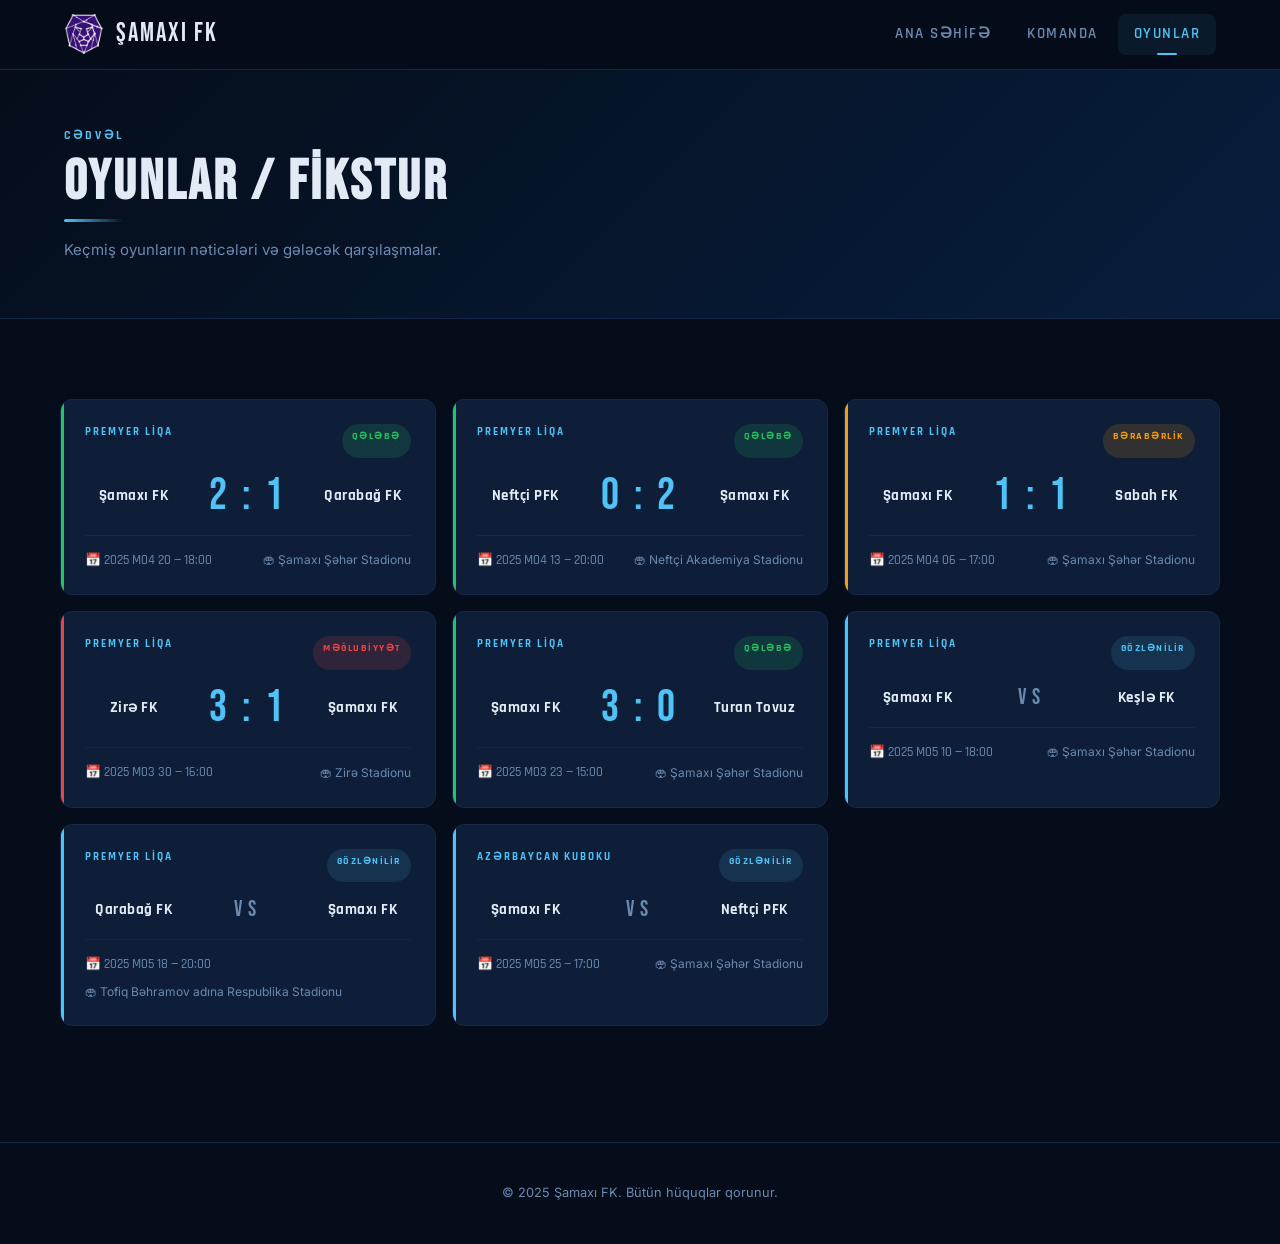
==== matches.html @ 73904af3 "first commit" ====
<!DOCTYPE html>
<html lang="az">
<head>
  <meta charset="UTF-8">
  <meta name="viewport" content="width=device-width, initial-scale=1.0">
  <title>Oyunlar</title>
  <link rel="stylesheet" href="css/style.css">
  <link rel="icon" type="image/png" href="favicon.png">
</head>
<body data-page="matches">

  <!-- ── Naviqasiya ── -->
  <nav class="navbar">
    <div class="container">
      <a class="navbar-brand" href="index.html">
        <img src="favicon.png" style="height: 40px;" alt="">
        Şamaxı FK
      </a>
      <button class="navbar-toggler" id="navToggler" aria-label="Menyu">
        <span></span><span></span><span></span>
      </button>
      <div class="navbar-collapse" id="navMenu">
        <ul class="navbar-nav">
          <li class="nav-item"><a class="nav-link" href="index.html">Ana Səhifə</a></li>
          <li class="nav-item"><a class="nav-link" href="team.html">Komanda</a></li>
          <li class="nav-item"><a class="nav-link active" href="matches.html">Oyunlar</a></li>
          
        </ul>
      </div>
    </div>
  </nav>

  <!-- ── Başlıq ── -->
  <section class="section-pad-sm page-section" style="background: linear-gradient(135deg, #050d1a, #071e3d); border-bottom: 1px solid var(--clr-border);">
    <div class="container">
      <div class="section-label">Cədvəl</div>
      <h1 class="section-title">OYUNLAR / FİKSTUR</h1>
      <div class="section-divider"></div>
      <p class="text-muted-c" style="max-width:500px">Keçmiş oyunların nəticələri və gələcək qarşılaşmalar.</p>

      
    </div>
  </section>

  <!-- ── Oyunlar Siyahısı ── -->
  <section class="section-pad page-section">
    <div class="container">
      <div class="row g-3" id="matches-grid">
        <div class="col-12 text-center py-5">
          <div class="loading-spinner mx-auto"></div>
        </div>
      </div>
    </div>
  </section>

  <!-- ── Footer ── -->
  
   <div style="padding: 40px;" class="footer-bottom">
        © 2025 Şamaxı FK. Bütün hüquqlar qorunur.
      </div>
 

  <script src="js/main.js"></script>
</body>
</html>
---- css/style.css ----
/* ============================================================
   Şamaxı FK — Ana Stil Faylı (Təmizlənmiş)
   ============================================================ */

@import url('https://fonts.googleapis.com/css2?family=Bebas+Neue&family=Rajdhani:wght@400;500;600;700&family=Inter:wght@300;400;500&display=swap');

/* ── Rəng Dəyişənləri ── */
:root {
  --clr-bg:         #050d1a;
  --clr-surface:    #0a1628;
  --clr-card:       #0e1e38;
  --clr-border:     #162847;
  --clr-accent:     #4fc3f7;
  --clr-accent2:    #0288d1;
  --clr-gold:       #f0b429;
  --clr-text:       #e2eaf5;
  --clr-muted:      #6b8ab0;
  --clr-win:        #22c55e;
  --clr-loss:       #ef4444;
  --clr-draw:       #f59e0b;
  --font-display:   'Bebas Neue', sans-serif;
  --font-heading:   'Rajdhani', sans-serif;
  --font-body:      'Inter', sans-serif;
  --radius:         12px;
  --radius-sm:      8px;
  --shadow:         0 8px 32px rgba(0,0,0,0.5);
  --shadow-accent:  0 0 24px rgba(79,195,247,0.2);
  --transition:     all 0.3s cubic-bezier(0.4,0,0.2,1);
  --container-max:  1200px;
  --container-pad:  24px;
}

/* ── Reset & Əsas ── */
*, *::before, *::after {
  box-sizing: border-box;
  margin: 0;
  padding: 0;
}

html { scroll-behavior: smooth; }

body {
  background-color: var(--clr-bg);
  color: var(--clr-text);
  font-family: var(--font-body);
  font-size: 15px;
  line-height: 1.6;
  overflow-x: hidden;
}

/* ── Grid Sistemi ── */
.container {
  width: 100%;
  max-width: var(--container-max);
  margin-left: auto;
  margin-right: auto;
  padding-left: var(--container-pad);
  padding-right: var(--container-pad);
}

.row {
  display: flex;
  flex-wrap: wrap;
  margin-left: -12px;
  margin-right: -12px;
}

.row > [class*="col"] {
  padding-left: 12px;
  padding-right: 12px;
  width: 100%;
}

/* gap variantları */
.row.g-3 { gap: 0; row-gap: 16px; }
.row.g-3 > [class*="col"] { padding-left: 8px; padding-right: 8px; }
.row.g-4 { row-gap: 24px; }
.row.g-4 > [class*="col"] { padding-left: 12px; padding-right: 12px; }
.row.gy-4 { row-gap: 24px; }
.row.gy-5 { row-gap: 32px; }

/* Sütunlar */
.col-12  { flex: 0 0 100%; max-width: 100%; }
.col-6   { flex: 0 0 50%; max-width: 50%; }
.col-4   { flex: 0 0 33.333%; max-width: 33.333%; }

@media (min-width: 576px) {
  .col-sm-6  { flex: 0 0 50%; max-width: 50%; }
}

@media (min-width: 768px) {
  .col-md-4  { flex: 0 0 33.333%; max-width: 33.333%; }
  .col-md-6  { flex: 0 0 50%; max-width: 50%; }
}

@media (min-width: 992px) {
  .col-lg-2  { flex: 0 0 16.666%; max-width: 16.666%; }
  .col-lg-3  { flex: 0 0 25%; max-width: 25%; }
  .col-lg-4  { flex: 0 0 33.333%; max-width: 33.333%; }
  .col-lg-5  { flex: 0 0 41.666%; max-width: 41.666%; }
  .col-lg-6  { flex: 0 0 50%; max-width: 50%; }
  .col-lg-7  { flex: 0 0 58.333%; max-width: 58.333%; }
  .ms-lg-auto { margin-left: auto; }
}

@media (min-width: 1200px) {
  .col-xl-4 { flex: 0 0 33.333%; max-width: 33.333%; }
}

/* ── Flexbox Yardımçıları ── */
.d-flex         { display: flex; }
.flex-wrap      { flex-wrap: wrap; }
.align-items-center  { align-items: center; }
.justify-content-between { justify-content: space-between; }
.justify-content-center  { justify-content: center; }
.gap-3 { gap: 16px; }
.gap-4 { gap: 24px; }
.ms-auto { margin-left: auto; }
.mx-auto { margin-left: auto; margin-right: auto; }

/* ── Boşluq Yardımçıları ── */
.mb-2 { margin-bottom: 8px; }
.mb-3 { margin-bottom: 16px; }
.mb-4 { margin-bottom: 24px; }
.mb-5 { margin-bottom: 32px; }
.mt-2 { margin-top: 8px; }
.mt-3 { margin-top: 16px; }
.mt-4 { margin-top: 24px; }
.p-4  { padding: 24px; }
.py-5 { padding-top: 32px; padding-bottom: 32px; }
.h-100 { height: 100%; }

/* ── Mətn Yardımçıları ── */
.text-center   { text-align: center; }
.text-muted-c  { color: var(--clr-muted) !important; }

/* ── Fon Yardımçıları ── */
.bg-surface { background-color: var(--clr-surface) !important; }

/* ── Mövqe ── */
.position-relative { position: relative; }

/* ── Naviqasiya ── */
.navbar {
  background: rgba(5,13,26,0.95) !important;
  backdrop-filter: blur(16px);
  border-bottom: 1px solid var(--clr-border);
  padding: 14px 0;
  position: sticky;
  top: 0;
  z-index: 1000;
  transition: var(--transition);
}

.navbar .container {
  display: flex;
  align-items: center;
  justify-content: space-between;
}

.navbar-brand {
  display: flex;
  align-items: center;
  gap: 12px;
  font-family: var(--font-display);
  font-size: 1.6rem;
  letter-spacing: 2px;
  color: var(--clr-text) !important;
  text-decoration: none;
}

.navbar-nav {
  display: flex;
  align-items: center;
  gap: 4px;
  list-style: none;
}

.navbar-nav .nav-link {
  font-family: var(--font-heading);
  font-weight: 600;
  font-size: 0.95rem;
  letter-spacing: 1.5px;
  text-transform: uppercase;
  color: var(--clr-muted);
  padding: 8px 16px;
  border-radius: var(--radius-sm);
  transition: var(--transition);
  position: relative;
  text-decoration: none;
  display: block;
}

.navbar-nav .nav-link:hover,
.navbar-nav .nav-link.active {
  color: var(--clr-accent);
  background: rgba(79,195,247,0.08);
}

.navbar-nav .nav-link.active::after {
  content: '';
  position: absolute;
  bottom: 0;
  left: 50%;
  transform: translateX(-50%);
  width: 20px;
  height: 2px;
  background: var(--clr-accent);
  border-radius: 2px;
}

/* Hamburger menyu */
.navbar-toggler {
  display: none;
  flex-direction: column;
  gap: 5px;
  background: transparent;
  border: 1px solid var(--clr-border);
  border-radius: var(--radius-sm);
  padding: 8px 10px;
  cursor: pointer;
}

.navbar-toggler span {
  display: block;
  width: 22px;
  height: 2px;
  background: rgba(79,195,247,0.85);
  border-radius: 2px;
  transition: var(--transition);
}

.navbar-collapse {
  display: flex;
  align-items: center;
}

/* ── Səhifə Yükləmə Animasiyaları ── */
.page-section {
  opacity: 0;
  transform: translateY(24px);
  animation: fadeUp 0.6s ease forwards;
}
.page-section:nth-child(1) { animation-delay: 0.05s; }
.page-section:nth-child(2) { animation-delay: 0.15s; }
.page-section:nth-child(3) { animation-delay: 0.25s; }
.page-section:nth-child(4) { animation-delay: 0.35s; }

@keyframes fadeUp {
  to { opacity: 1; transform: translateY(0); }
}

/* ── Qahraman Bölmə ── */
.hero {
  position: relative;
  min-height: 92vh;
  display: flex;
  align-items: center;
  overflow: hidden;
  background: linear-gradient(135deg, #050d1a 0%, #071527 40%, #091e35 100%);
}

.hero-bg-grid {
  position: absolute;
  inset: 0;
  background-image:
    linear-gradient(rgba(79,195,247,0.04) 1px, transparent 1px),
    linear-gradient(90deg, rgba(79,195,247,0.04) 1px, transparent 1px);
  background-size: 60px 60px;
  mask-image: radial-gradient(ellipse at 50% 50%, black 30%, transparent 75%);
}



@keyframes pulse-glow {
  0%, 100% { opacity: 0.6; transform: translate(-50%,-50%) scale(1); }
  50% { opacity: 1; transform: translate(-50%,-50%) scale(1.1); }
}

.hero-badge {
  display: inline-flex;
  align-items: center;
  gap: 8px;
  background: rgba(79,195,247,0.1);
  border: 1px solid rgba(79,195,247,0.25);
  color: var(--clr-accent);
  font-family: var(--font-heading);
  font-size: 0.8rem;
  font-weight: 600;
  letter-spacing: 2px;
  text-transform: uppercase;
  padding: 6px 16px;
  border-radius: 100px;
  margin-bottom: 24px;
}

.hero-badge .dot {
  width: 6px;
  height: 6px;
  background: var(--clr-accent);
  border-radius: 50%;
  animation: blink 1.5s ease-in-out infinite;
}

@keyframes blink {
  0%, 100% { opacity: 1; }
  50% { opacity: 0.2; }
}

.hero-title {
  font-family: var(--font-display);
  font-size: clamp(3.5rem, 10vw, 9rem);
  line-height: 0.9;
  letter-spacing: 4px;
  color: #fff;
  text-shadow: 0 0 60px rgba(79,195,247,0.2);
}

.hero-title span {
  display: block;
  -webkit-text-stroke: 1px rgba(79,195,247,0.4);
  color: transparent;
  font-size: clamp(2.5rem, 7vw, 6.5rem);
}

.hero-subtitle {
  font-family: var(--font-heading);
  font-size: 1.15rem;
  font-weight: 400;
  color: var(--clr-muted);
  letter-spacing: 1px;
  max-width: 520px;
  margin: 20px 0 36px;
  line-height: 1.7;
}

.hero-stats {
  display: flex;
  gap: 40px;
  flex-wrap: wrap;
}

.hero-stat {
  text-align: center;
}

.hero-stat-num {
  font-family: var(--font-display);
  font-size: 2.8rem;
  color: var(--clr-accent);
  line-height: 1;
  letter-spacing: 2px;
}

.hero-stat-label {
  font-family: var(--font-heading);
  font-size: 0.75rem;
  color: var(--clr-muted);
  letter-spacing: 1.5px;
  text-transform: uppercase;
  margin-top: 4px;
}

.hero-emblem {
  position: relative;
  display: flex;
  justify-content: center;
  align-items: center;
}

.emblem-ring {
  width: min(380px, 80vw);
  height: min(380px, 80vw);
  border-radius: 50%;
  border: 1px solid rgba(79,195,247,0.15);
  display: flex;
  align-items: center;
  justify-content: center;
  position: relative;
}

.emblem-ring::before {
  content: '';
  position: absolute;
  inset: 12px;
  border-radius: 50%;
  border: 1px dashed rgba(79,195,247,0.1);
}

/* ── Düymələr ── */
.btn-primary-custom {
  font-family: var(--font-heading);
  font-weight: 700;
  font-size: 0.9rem;
  letter-spacing: 2px;
  text-transform: uppercase;
  color: #fff;
  background: linear-gradient(135deg, var(--clr-accent2), var(--clr-accent));
  border: none;
  padding: 14px 36px;
  border-radius: var(--radius-sm);
  cursor: pointer;
  transition: var(--transition);
  text-decoration: none;
  display: inline-flex;
  align-items: center;
  gap: 8px;
  box-shadow: 0 4px 20px rgba(79,195,247,0.3);
}

.btn-primary-custom:hover {
  transform: translateY(-2px);
  box-shadow: 0 8px 30px rgba(79,195,247,0.4);
  color: #fff;
}

.btn-outline-custom {
  font-family: var(--font-heading);
  font-weight: 600;
  font-size: 0.9rem;
  letter-spacing: 2px;
  text-transform: uppercase;
  color: var(--clr-accent);
  background: transparent;
  border: 1px solid rgba(79,195,247,0.35);
  padding: 13px 32px;
  border-radius: var(--radius-sm);
  cursor: pointer;
  transition: var(--transition);
  text-decoration: none;
  display: inline-flex;
  align-items: center;
  gap: 8px;
}

.btn-outline-custom:hover {
  background: rgba(79,195,247,0.08);
  border-color: var(--clr-accent);
  color: var(--clr-accent);
  transform: translateY(-2px);
}

/* ── Bölmə Başlıqları ── */
.section-label {
  font-family: var(--font-heading);
  font-size: 0.75rem;
  font-weight: 700;
  letter-spacing: 3px;
  text-transform: uppercase;
  color: var(--clr-accent);
  margin-bottom: 10px;
}

.section-title {
  font-family: var(--font-display);
  font-size: clamp(2rem, 5vw, 3.5rem);
  letter-spacing: 3px;
  color: var(--clr-text);
  line-height: 1;
  margin-bottom: 8px;
}

.section-divider {
  width: 60px;
  height: 3px;
  background: linear-gradient(90deg, var(--clr-accent), transparent);
  border-radius: 3px;
  margin-bottom: 16px;
}

/* ── Kartlar ── */
.card-glass {
  background: var(--clr-card);
  border: 1px solid var(--clr-border);
  border-radius: var(--radius);
  transition: var(--transition);
  overflow: hidden;
  position: relative;
}

.card-glass::before {
  content: '';
  position: absolute;
  top: 0; left: 0; right: 0;
  height: 2px;
  background: linear-gradient(90deg, transparent, var(--clr-accent), transparent);
  opacity: 0;
  transition: var(--transition);
}

.card-glass:hover {
  transform: translateY(-6px);
  border-color: rgba(79,195,247,0.35);
  box-shadow: var(--shadow), var(--shadow-accent);
}

.card-glass:hover::before { opacity: 1; }

/* ── Oyun Kartları ── */
.match-card {
  background: var(--clr-card);
  border: 1px solid var(--clr-border);
  border-radius: var(--radius);
  padding: 24px;
  transition: var(--transition);
  position: relative;
  overflow: hidden;
}

.match-card::after {
  content: '';
  position: absolute;
  left: 0; top: 0; bottom: 0;
  width: 3px;
  border-radius: 3px 0 0 3px;
}

.match-card.win::after      { background: var(--clr-win); }
.match-card.loss::after     { background: var(--clr-loss); }
.match-card.draw::after     { background: var(--clr-draw); }
.match-card.upcoming::after { background: var(--clr-accent); }

.match-card:hover {
  transform: translateY(-4px);
  border-color: rgba(79,195,247,0.3);
  box-shadow: var(--shadow);
}

.match-competition {
  font-family: var(--font-heading);
  font-size: 0.7rem;
  font-weight: 700;
  letter-spacing: 2px;
  text-transform: uppercase;
  color: var(--clr-accent);
  margin-bottom: 16px;
}

.match-teams {
  display: flex;
  align-items: center;
  justify-content: space-between;
  gap: 16px;
  margin-bottom: 16px;
}

.match-team { flex: 1; text-align: center; }

.match-team-name {
  font-family: var(--font-heading);
  font-size: 0.95rem;
  font-weight: 700;
  color: var(--clr-text);
  letter-spacing: 0.5px;
}

.match-score {
  font-family: var(--font-display);
  font-size: 2.8rem;
  color: var(--clr-accent);
  letter-spacing: 4px;
  text-align: center;
  min-width: 100px;
  line-height: 1;
}

.match-score.upcoming-score {
  font-size: 1.4rem;
  color: var(--clr-muted);
  letter-spacing: 6px;
}

.match-meta {
  display: flex;
  justify-content: space-between;
  align-items: center;
  border-top: 1px solid var(--clr-border);
  padding-top: 14px;
  flex-wrap: wrap;
  gap: 8px;
}

.match-date {
  font-size: 0.8rem;
  color: var(--clr-muted);
  font-family: var(--font-heading);
  font-weight: 500;
}

.match-venue {
  font-size: 0.75rem;
  color: var(--clr-muted);
  font-family: var(--font-body);
}

.status-badge {
  font-family: var(--font-heading);
  font-size: 0.65rem;
  font-weight: 700;
  letter-spacing: 1.5px;
  text-transform: uppercase;
  padding: 4px 10px;
  border-radius: 100px;
}

.status-win      { background: rgba(34,197,94,0.15);  color: var(--clr-win); }
.status-loss     { background: rgba(239,68,68,0.15);  color: var(--clr-loss); }
.status-draw     { background: rgba(245,158,11,0.15); color: var(--clr-draw); }
.status-upcoming { background: rgba(79,195,247,0.12); color: var(--clr-accent); }

/* ── Oyunçu Kartları ── */
.player-card {
  background: var(--clr-card);
  border: 1px solid var(--clr-border);
  border-radius: var(--radius);
  overflow: hidden;
  transition: var(--transition);
  cursor: pointer;
  position: relative;
}

.player-card:hover {
  transform: translateY(-8px);
  border-color: rgba(79,195,247,0.4);
  box-shadow: var(--shadow), var(--shadow-accent);
}

.player-img-wrap {
  position: relative;
  height: 180px;
  background: linear-gradient(135deg, #071527, var(--clr-surface));
  display: flex;
  align-items: center;
  justify-content: center;
  overflow: hidden;
}

.player-number-bg {
  position: absolute;
  font-family: var(--font-display);
  font-size: 7rem;
  color: rgba(79,195,247,0.06);
  letter-spacing: -4px;
  user-select: none;
}

.player-avatar {
  width: 90px;
  height: 90px;
  border-radius: 50%;
  border: 3px solid rgba(79,195,247,0.3);
  position: relative;
  z-index: 1;
  object-fit: cover;
  transition: var(--transition);
}

.player-card:hover .player-avatar {
  border-color: var(--clr-accent);
  box-shadow: 0 0 20px rgba(79,195,247,0.3);
}

.player-number-badge {
  position: absolute;
  top: 12px;
  right: 12px;
  background: linear-gradient(135deg, var(--clr-accent2), var(--clr-accent));
  color: #fff;
  font-family: var(--font-display);
  font-size: 1.1rem;
  letter-spacing: 1px;
  width: 36px;
  height: 36px;
  border-radius: 8px;
  display: flex;
  align-items: center;
  justify-content: center;
}

.player-info { padding: 16px 18px; }

.player-name {
  font-family: var(--font-heading);
  font-size: 1rem;
  font-weight: 700;
  color: var(--clr-text);
  margin-bottom: 4px;
  letter-spacing: 0.3px;
}

.player-position {
  font-family: var(--font-body);
  font-size: 0.78rem;
  color: var(--clr-muted);
}

.player-position-dot {
  display: inline-block;
  width: 6px;
  height: 6px;
  border-radius: 50%;
  margin-right: 6px;
}

.pos-gk  { background: #f59e0b; }
.pos-def { background: #3b82f6; }
.pos-mid { background: #22c55e; }
.pos-fwd { background: #ef4444; }

.player-footer {
  padding: 10px 18px;
  border-top: 1px solid var(--clr-border);
  display: flex;
  align-items: center;
  justify-content: space-between;
}

.player-nat  { font-size: 1.1rem; }
.player-age  { font-family: var(--font-heading); font-size: 0.75rem; color: var(--clr-muted); font-weight: 500; }

/* ── Footer ── */
footer {
  background: var(--clr-surface);
  
  padding: 48px 0 28px;
}

.footer-brand {
  font-family: var(--font-display);
  font-size: 1.8rem;
  letter-spacing: 3px;
  color: var(--clr-text);
  margin-bottom: 10px;
}

.footer-tagline { color: var(--clr-muted); font-size: 0.85rem; margin-bottom: 0; }

.footer-links { list-style: none; padding: 0; }
.footer-links li { margin-bottom: 8px; }
.footer-links a {
  color: var(--clr-muted);
  text-decoration: none;
  font-family: var(--font-heading);
  font-size: 0.9rem;
  font-weight: 500;
  transition: color 0.2s;
}
.footer-links a:hover { color: var(--clr-accent); }

.footer-heading {
  font-family: var(--font-heading);
  font-size: 0.75rem;
  font-weight: 700;
  letter-spacing: 2.5px;
  text-transform: uppercase;
  color: var(--clr-accent);
  margin-bottom: 16px;
}

.footer-bottom {
  border-top: 1px solid var(--clr-border);
  padding-top: 20px;
  margin-top: 36px;
  text-align: center;
  font-size: 0.8rem;
  color: var(--clr-muted);
}

/* ── Faydalı Sinif ── */
.section-pad    { padding: 80px 0; }
.section-pad-sm { padding: 56px 0; }

/* ── Yüklənmə Animasiyası ── */
.loading-spinner {
  width: 40px; height: 40px;
  border: 3px solid var(--clr-border);
  border-top-color: var(--clr-accent);
  border-radius: 50%;
  animation: spin 0.8s linear infinite;
  display: block;
}

@keyframes spin { to { transform: rotate(360deg); } }

/* ── Responsivlik ── */
@media (max-width: 992px) {
  .navbar-toggler { display: flex; }

  .navbar-collapse {
    display: none;
    position: absolute;
    top: 100%;
    left: 0;
    right: 0;
    background: rgba(5,13,26,0.98);
    border-bottom: 1px solid var(--clr-border);
    padding: 16px var(--container-pad);
    backdrop-filter: blur(16px);
  }

  .navbar-collapse.open { display: flex; }

  .navbar-nav {
    flex-direction: column;
    align-items: flex-start;
    width: 100%;
    gap: 4px;
  }

  .navbar-nav .nav-link { width: 100%; }

  .col-lg-2, .col-lg-3, .col-lg-4, .col-lg-5,
  .col-lg-6, .col-lg-7 {
    flex: 0 0 100%;
    max-width: 100%;
  }

  .ms-lg-auto { margin-left: 0; }

  .col-xl-4 { flex: 0 0 100%; max-width: 100%; }
}

@media (max-width: 768px) {
  .hero { min-height: 70vh; text-align: center; }
  .hero-stats { justify-content: center; }
  .hero-emblem { margin-top: 48px; }
  .match-score { font-size: 2rem; min-width: 72px; }
  .section-pad { padding: 56px 0; }
  .hero-subtitle { margin: 16px auto 28px; }

  .col-md-4, .col-md-6 {
    flex: 0 0 100%;
    max-width: 100%;
  }
}

@media (max-width: 480px) {
  .match-teams { gap: 8px; }
  .match-team-name { font-size: 0.82rem; }
}
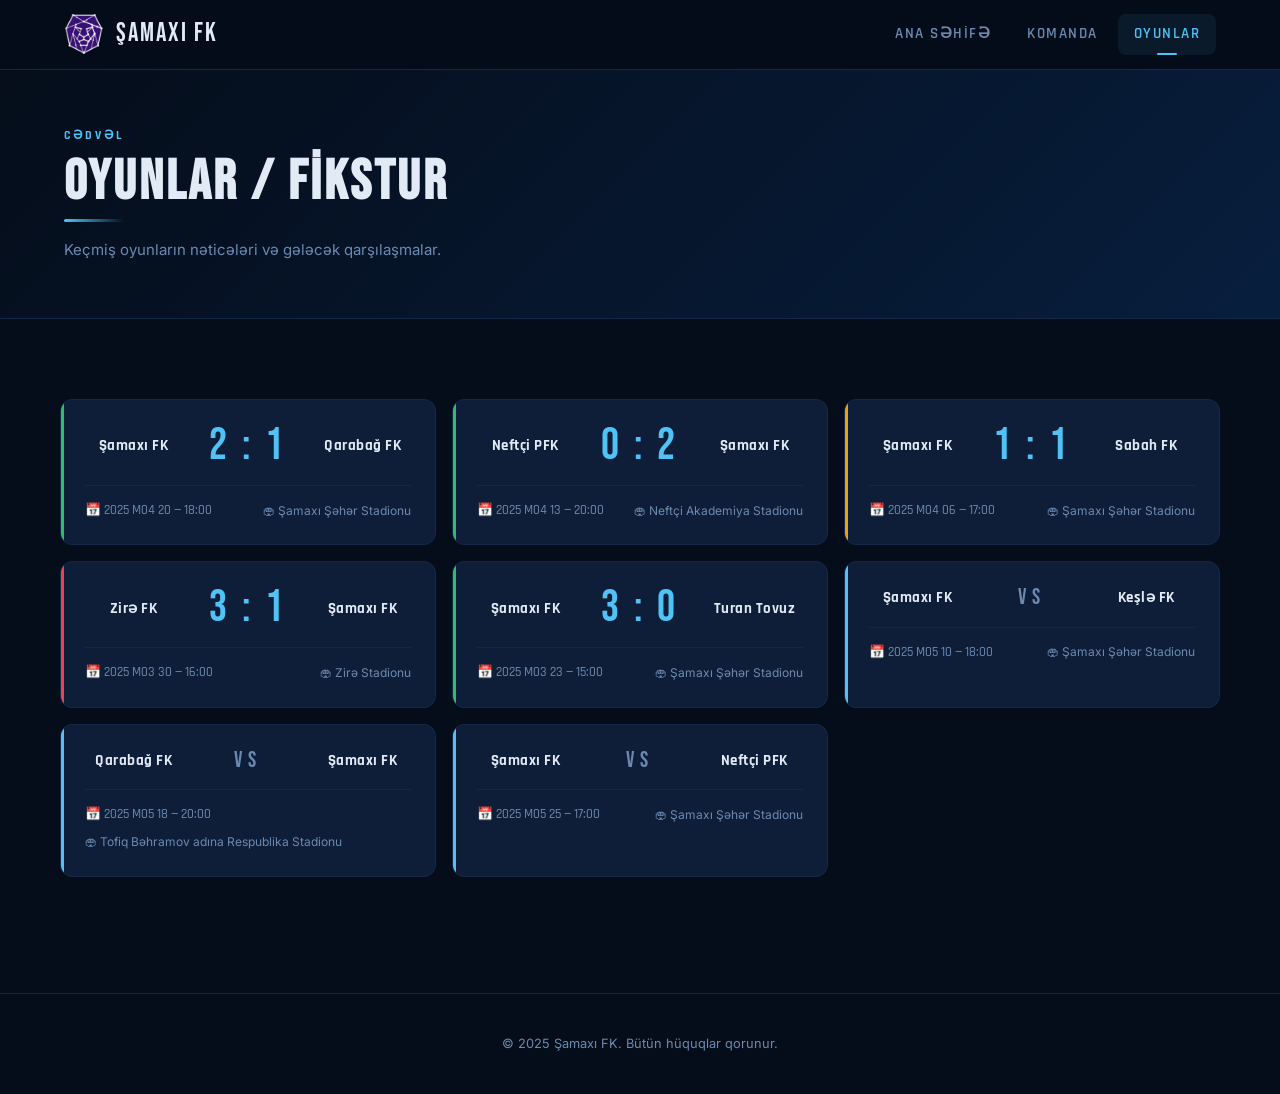
==== commit fb16a110: "1-commit" ====
--- a/matches.html
+++ b/matches.html
@@ -53,8 +53,6 @@
     </div>
   </section>
 
-  <!-- ── Footer ── -->
-  
    <div style="padding: 40px;" class="footer-bottom">
         © 2025 Şamaxı FK. Bütün hüquqlar qorunur.
       </div>
--- a/css/style.css
+++ b/css/style.css
@@ -6,38 +6,42 @@
 
 /* ── Rəng Dəyişənləri ── */
 :root {
-  --clr-bg:         #050d1a;
-  --clr-surface:    #0a1628;
-  --clr-card:       #0e1e38;
-  --clr-border:     #162847;
-  --clr-accent:     #4fc3f7;
-  --clr-accent2:    #0288d1;
-  --clr-gold:       #f0b429;
-  --clr-text:       #e2eaf5;
-  --clr-muted:      #6b8ab0;
-  --clr-win:        #22c55e;
-  --clr-loss:       #ef4444;
-  --clr-draw:       #f59e0b;
-  --font-display:   'Bebas Neue', sans-serif;
-  --font-heading:   'Rajdhani', sans-serif;
-  --font-body:      'Inter', sans-serif;
-  --radius:         12px;
-  --radius-sm:      8px;
-  --shadow:         0 8px 32px rgba(0,0,0,0.5);
-  --shadow-accent:  0 0 24px rgba(79,195,247,0.2);
-  --transition:     all 0.3s cubic-bezier(0.4,0,0.2,1);
-  --container-max:  1200px;
-  --container-pad:  24px;
+  --clr-bg: #050d1a;
+  --clr-surface: #0a1628;
+  --clr-card: #0e1e38;
+  --clr-border: #162847;
+  --clr-accent: #4fc3f7;
+  --clr-accent2: #0288d1;
+  --clr-gold: #f0b429;
+  --clr-text: #e2eaf5;
+  --clr-muted: #6b8ab0;
+  --clr-win: #22c55e;
+  --clr-loss: #ef4444;
+  --clr-draw: #f59e0b;
+  --font-display: 'Bebas Neue', sans-serif;
+  --font-heading: 'Rajdhani', sans-serif;
+  --font-body: 'Inter', sans-serif;
+  --radius: 12px;
+  --radius-sm: 8px;
+  --shadow: 0 8px 32px rgba(0, 0, 0, 0.5);
+  --shadow-accent: 0 0 24px rgba(79, 195, 247, 0.2);
+  --transition: all 0.3s cubic-bezier(0.4, 0, 0.2, 1);
+  --container-max: 1200px;
+  --container-pad: 24px;
 }
 
 /* ── Reset & Əsas ── */
-*, *::before, *::after {
+*,
+*::before,
+*::after {
   box-sizing: border-box;
   margin: 0;
   padding: 0;
 }
 
-html { scroll-behavior: smooth; }
+html {
+  scroll-behavior: smooth;
+}
 
 body {
   background-color: var(--clr-bg);
@@ -65,84 +69,220 @@
   margin-right: -12px;
 }
 
-.row > [class*="col"] {
+.row>[class*="col"] {
   padding-left: 12px;
   padding-right: 12px;
   width: 100%;
 }
 
 /* gap variantları */
-.row.g-3 { gap: 0; row-gap: 16px; }
-.row.g-3 > [class*="col"] { padding-left: 8px; padding-right: 8px; }
-.row.g-4 { row-gap: 24px; }
-.row.g-4 > [class*="col"] { padding-left: 12px; padding-right: 12px; }
-.row.gy-4 { row-gap: 24px; }
-.row.gy-5 { row-gap: 32px; }
+.row.g-3 {
+  gap: 0;
+  row-gap: 16px;
+}
+
+.row.g-3>[class*="col"] {
+  padding-left: 8px;
+  padding-right: 8px;
+}
+
+.row.g-4 {
+  row-gap: 24px;
+}
+
+.row.g-4>[class*="col"] {
+  padding-left: 12px;
+  padding-right: 12px;
+}
+
+.row.gy-4 {
+  row-gap: 24px;
+}
+
+.row.gy-5 {
+  row-gap: 32px;
+}
 
 /* Sütunlar */
-.col-12  { flex: 0 0 100%; max-width: 100%; }
-.col-6   { flex: 0 0 50%; max-width: 50%; }
-.col-4   { flex: 0 0 33.333%; max-width: 33.333%; }
+.col-12 {
+  flex: 0 0 100%;
+  max-width: 100%;
+}
+
+.col-6 {
+  flex: 0 0 50%;
+  max-width: 50%;
+}
+
+.col-4 {
+  flex: 0 0 33.333%;
+  max-width: 33.333%;
+}
 
 @media (min-width: 576px) {
-  .col-sm-6  { flex: 0 0 50%; max-width: 50%; }
+  .col-sm-6 {
+    flex: 0 0 50%;
+    max-width: 50%;
+  }
 }
 
 @media (min-width: 768px) {
-  .col-md-4  { flex: 0 0 33.333%; max-width: 33.333%; }
-  .col-md-6  { flex: 0 0 50%; max-width: 50%; }
+  .col-md-4 {
+    flex: 0 0 33.333%;
+    max-width: 33.333%;
+  }
+
+  .col-md-6 {
+    flex: 0 0 50%;
+    max-width: 50%;
+  }
 }
 
 @media (min-width: 992px) {
-  .col-lg-2  { flex: 0 0 16.666%; max-width: 16.666%; }
-  .col-lg-3  { flex: 0 0 25%; max-width: 25%; }
-  .col-lg-4  { flex: 0 0 33.333%; max-width: 33.333%; }
-  .col-lg-5  { flex: 0 0 41.666%; max-width: 41.666%; }
-  .col-lg-6  { flex: 0 0 50%; max-width: 50%; }
-  .col-lg-7  { flex: 0 0 58.333%; max-width: 58.333%; }
-  .ms-lg-auto { margin-left: auto; }
+  .col-lg-2 {
+    flex: 0 0 16.666%;
+    max-width: 16.666%;
+  }
+
+  .col-lg-3 {
+    flex: 0 0 25%;
+    max-width: 25%;
+  }
+
+  .col-lg-4 {
+    flex: 0 0 33.333%;
+    max-width: 33.333%;
+  }
+
+  .col-lg-5 {
+    flex: 0 0 41.666%;
+    max-width: 41.666%;
+  }
+
+  .col-lg-6 {
+    flex: 0 0 50%;
+    max-width: 50%;
+  }
+
+  .col-lg-7 {
+    flex: 0 0 58.333%;
+    max-width: 58.333%;
+  }
+
+  .ms-lg-auto {
+    margin-left: auto;
+  }
 }
 
 @media (min-width: 1200px) {
-  .col-xl-4 { flex: 0 0 33.333%; max-width: 33.333%; }
+  .col-xl-4 {
+    flex: 0 0 33.333%;
+    max-width: 33.333%;
+  }
 }
 
 /* ── Flexbox Yardımçıları ── */
-.d-flex         { display: flex; }
-.flex-wrap      { flex-wrap: wrap; }
-.align-items-center  { align-items: center; }
-.justify-content-between { justify-content: space-between; }
-.justify-content-center  { justify-content: center; }
-.gap-3 { gap: 16px; }
-.gap-4 { gap: 24px; }
-.ms-auto { margin-left: auto; }
-.mx-auto { margin-left: auto; margin-right: auto; }
+.d-flex {
+  display: flex;
+}
+
+.flex-wrap {
+  flex-wrap: wrap;
+}
+
+.align-items-center {
+  align-items: center;
+}
+
+.justify-content-between {
+  justify-content: space-between;
+}
+
+.justify-content-center {
+  justify-content: center;
+}
+
+.gap-3 {
+  gap: 16px;
+}
+
+.gap-4 {
+  gap: 24px;
+}
+
+.ms-auto {
+  margin-left: auto;
+}
+
+.mx-auto {
+  margin-left: auto;
+  margin-right: auto;
+}
 
 /* ── Boşluq Yardımçıları ── */
-.mb-2 { margin-bottom: 8px; }
-.mb-3 { margin-bottom: 16px; }
-.mb-4 { margin-bottom: 24px; }
-.mb-5 { margin-bottom: 32px; }
-.mt-2 { margin-top: 8px; }
-.mt-3 { margin-top: 16px; }
-.mt-4 { margin-top: 24px; }
-.p-4  { padding: 24px; }
-.py-5 { padding-top: 32px; padding-bottom: 32px; }
-.h-100 { height: 100%; }
+.mb-2 {
+  margin-bottom: 8px;
+}
+
+.mb-3 {
+  margin-bottom: 16px;
+}
+
+.mb-4 {
+  margin-bottom: 24px;
+}
+
+.mb-5 {
+  margin-bottom: 32px;
+}
+
+.mt-2 {
+  margin-top: 8px;
+}
+
+.mt-3 {
+  margin-top: 16px;
+}
+
+.mt-4 {
+  margin-top: 24px;
+}
+
+.p-4 {
+  padding: 24px;
+}
+
+.py-5 {
+  padding-top: 32px;
+  padding-bottom: 32px;
+}
+
+.h-100 {
+  height: 100%;
+}
 
 /* ── Mətn Yardımçıları ── */
-.text-center   { text-align: center; }
-.text-muted-c  { color: var(--clr-muted) !important; }
+.text-center {
+  text-align: center;
+}
+
+.text-muted-c {
+  color: var(--clr-muted) !important;
+}
 
 /* ── Fon Yardımçıları ── */
-.bg-surface { background-color: var(--clr-surface) !important; }
+.bg-surface {
+  background-color: var(--clr-surface) !important;
+}
 
 /* ── Mövqe ── */
-.position-relative { position: relative; }
+.position-relative {
+  position: relative;
+}
 
 /* ── Naviqasiya ── */
 .navbar {
-  background: rgba(5,13,26,0.95) !important;
+  background: rgba(5, 13, 26, 0.95) !important;
   backdrop-filter: blur(16px);
   border-bottom: 1px solid var(--clr-border);
   padding: 14px 0;
@@ -194,7 +334,7 @@
 .navbar-nav .nav-link:hover,
 .navbar-nav .nav-link.active {
   color: var(--clr-accent);
-  background: rgba(79,195,247,0.08);
+  background: rgba(79, 195, 247, 0.08);
 }
 
 .navbar-nav .nav-link.active::after {
@@ -225,7 +365,7 @@
   display: block;
   width: 22px;
   height: 2px;
-  background: rgba(79,195,247,0.85);
+  background: rgba(79, 195, 247, 0.85);
   border-radius: 2px;
   transition: var(--transition);
 }
@@ -241,13 +381,28 @@
   transform: translateY(24px);
   animation: fadeUp 0.6s ease forwards;
 }
-.page-section:nth-child(1) { animation-delay: 0.05s; }
-.page-section:nth-child(2) { animation-delay: 0.15s; }
-.page-section:nth-child(3) { animation-delay: 0.25s; }
-.page-section:nth-child(4) { animation-delay: 0.35s; }
+
+.page-section:nth-child(1) {
+  animation-delay: 0.05s;
+}
+
+.page-section:nth-child(2) {
+  animation-delay: 0.15s;
+}
+
+.page-section:nth-child(3) {
+  animation-delay: 0.25s;
+}
+
+.page-section:nth-child(4) {
+  animation-delay: 0.35s;
+}
 
 @keyframes fadeUp {
-  to { opacity: 1; transform: translateY(0); }
+  to {
+    opacity: 1;
+    transform: translateY(0);
+  }
 }
 
 /* ── Qahraman Bölmə ── */
@@ -264,8 +419,8 @@
   position: absolute;
   inset: 0;
   background-image:
-    linear-gradient(rgba(79,195,247,0.04) 1px, transparent 1px),
-    linear-gradient(90deg, rgba(79,195,247,0.04) 1px, transparent 1px);
+    linear-gradient(rgba(79, 195, 247, 0.04) 1px, transparent 1px),
+    linear-gradient(90deg, rgba(79, 195, 247, 0.04) 1px, transparent 1px);
   background-size: 60px 60px;
   mask-image: radial-gradient(ellipse at 50% 50%, black 30%, transparent 75%);
 }
@@ -273,16 +428,25 @@
 
 
 @keyframes pulse-glow {
-  0%, 100% { opacity: 0.6; transform: translate(-50%,-50%) scale(1); }
-  50% { opacity: 1; transform: translate(-50%,-50%) scale(1.1); }
+
+  0%,
+  100% {
+    opacity: 0.6;
+    transform: translate(-50%, -50%) scale(1);
+  }
+
+  50% {
+    opacity: 1;
+    transform: translate(-50%, -50%) scale(1.1);
+  }
 }
 
 .hero-badge {
   display: inline-flex;
   align-items: center;
   gap: 8px;
-  background: rgba(79,195,247,0.1);
-  border: 1px solid rgba(79,195,247,0.25);
+  background: rgba(79, 195, 247, 0.1);
+  border: 1px solid rgba(79, 195, 247, 0.25);
   color: var(--clr-accent);
   font-family: var(--font-heading);
   font-size: 0.8rem;
@@ -303,8 +467,15 @@
 }
 
 @keyframes blink {
-  0%, 100% { opacity: 1; }
-  50% { opacity: 0.2; }
+
+  0%,
+  100% {
+    opacity: 1;
+  }
+
+  50% {
+    opacity: 0.2;
+  }
 }
 
 .hero-title {
@@ -313,12 +484,12 @@
   line-height: 0.9;
   letter-spacing: 4px;
   color: #fff;
-  text-shadow: 0 0 60px rgba(79,195,247,0.2);
+  text-shadow: 0 0 60px rgba(79, 195, 247, 0.2);
 }
 
 .hero-title span {
   display: block;
-  -webkit-text-stroke: 1px rgba(79,195,247,0.4);
+  -webkit-text-stroke: 1px rgba(79, 195, 247, 0.4);
   color: transparent;
   font-size: clamp(2.5rem, 7vw, 6.5rem);
 }
@@ -372,7 +543,7 @@
   width: min(380px, 80vw);
   height: min(380px, 80vw);
   border-radius: 50%;
-  border: 1px solid rgba(79,195,247,0.15);
+  border: 1px solid rgba(79, 195, 247, 0.15);
   display: flex;
   align-items: center;
   justify-content: center;
@@ -384,7 +555,7 @@
   position: absolute;
   inset: 12px;
   border-radius: 50%;
-  border: 1px dashed rgba(79,195,247,0.1);
+  border: 1px dashed rgba(79, 195, 247, 0.1);
 }
 
 /* ── Düymələr ── */
@@ -405,12 +576,12 @@
   display: inline-flex;
   align-items: center;
   gap: 8px;
-  box-shadow: 0 4px 20px rgba(79,195,247,0.3);
+  box-shadow: 0 4px 20px rgba(79, 195, 247, 0.3);
 }
 
 .btn-primary-custom:hover {
   transform: translateY(-2px);
-  box-shadow: 0 8px 30px rgba(79,195,247,0.4);
+  box-shadow: 0 8px 30px rgba(79, 195, 247, 0.4);
   color: #fff;
 }
 
@@ -422,7 +593,7 @@
   text-transform: uppercase;
   color: var(--clr-accent);
   background: transparent;
-  border: 1px solid rgba(79,195,247,0.35);
+  border: 1px solid rgba(79, 195, 247, 0.35);
   padding: 13px 32px;
   border-radius: var(--radius-sm);
   cursor: pointer;
@@ -434,7 +605,7 @@
 }
 
 .btn-outline-custom:hover {
-  background: rgba(79,195,247,0.08);
+  background: rgba(79, 195, 247, 0.08);
   border-color: var(--clr-accent);
   color: var(--clr-accent);
   transform: translateY(-2px);
@@ -481,7 +652,9 @@
 .card-glass::before {
   content: '';
   position: absolute;
-  top: 0; left: 0; right: 0;
+  top: 0;
+  left: 0;
+  right: 0;
   height: 2px;
   background: linear-gradient(90deg, transparent, var(--clr-accent), transparent);
   opacity: 0;
@@ -490,11 +663,13 @@
 
 .card-glass:hover {
   transform: translateY(-6px);
-  border-color: rgba(79,195,247,0.35);
+  border-color: rgba(79, 195, 247, 0.35);
   box-shadow: var(--shadow), var(--shadow-accent);
 }
 
-.card-glass:hover::before { opacity: 1; }
+.card-glass:hover::before {
+  opacity: 1;
+}
 
 /* ── Oyun Kartları ── */
 .match-card {
@@ -510,19 +685,32 @@
 .match-card::after {
   content: '';
   position: absolute;
-  left: 0; top: 0; bottom: 0;
+  left: 0;
+  top: 0;
+  bottom: 0;
   width: 3px;
   border-radius: 3px 0 0 3px;
 }
 
-.match-card.win::after      { background: var(--clr-win); }
-.match-card.loss::after     { background: var(--clr-loss); }
-.match-card.draw::after     { background: var(--clr-draw); }
-.match-card.upcoming::after { background: var(--clr-accent); }
+.match-card.win::after {
+  background: var(--clr-win);
+}
+
+.match-card.loss::after {
+  background: var(--clr-loss);
+}
+
+.match-card.draw::after {
+  background: var(--clr-draw);
+}
+
+.match-card.upcoming::after {
+  background: var(--clr-accent);
+}
 
 .match-card:hover {
   transform: translateY(-4px);
-  border-color: rgba(79,195,247,0.3);
+  border-color: rgba(79, 195, 247, 0.3);
   box-shadow: var(--shadow);
 }
 
@@ -544,7 +732,10 @@
   margin-bottom: 16px;
 }
 
-.match-team { flex: 1; text-align: center; }
+.match-team {
+  flex: 1;
+  text-align: center;
+}
 
 .match-team-name {
   font-family: var(--font-heading);
@@ -603,10 +794,25 @@
   border-radius: 100px;
 }
 
-.status-win      { background: rgba(34,197,94,0.15);  color: var(--clr-win); }
-.status-loss     { background: rgba(239,68,68,0.15);  color: var(--clr-loss); }
-.status-draw     { background: rgba(245,158,11,0.15); color: var(--clr-draw); }
-.status-upcoming { background: rgba(79,195,247,0.12); color: var(--clr-accent); }
+.status-win {
+  background: rgba(34, 197, 94, 0.15);
+  color: var(--clr-win);
+}
+
+.status-loss {
+  background: rgba(239, 68, 68, 0.15);
+  color: var(--clr-loss);
+}
+
+.status-draw {
+  background: rgba(245, 158, 11, 0.15);
+  color: var(--clr-draw);
+}
+
+.status-upcoming {
+  background: rgba(79, 195, 247, 0.12);
+  color: var(--clr-accent);
+}
 
 /* ── Oyunçu Kartları ── */
 .player-card {
@@ -621,7 +827,7 @@
 
 .player-card:hover {
   transform: translateY(-8px);
-  border-color: rgba(79,195,247,0.4);
+  border-color: rgba(79, 195, 247, 0.4);
   box-shadow: var(--shadow), var(--shadow-accent);
 }
 
@@ -639,7 +845,7 @@
   position: absolute;
   font-family: var(--font-display);
   font-size: 7rem;
-  color: rgba(79,195,247,0.06);
+  color: rgba(79, 195, 247, 0.06);
   letter-spacing: -4px;
   user-select: none;
 }
@@ -648,7 +854,7 @@
   width: 90px;
   height: 90px;
   border-radius: 50%;
-  border: 3px solid rgba(79,195,247,0.3);
+  border: 3px solid rgba(79, 195, 247, 0.3);
   position: relative;
   z-index: 1;
   object-fit: cover;
@@ -657,7 +863,7 @@
 
 .player-card:hover .player-avatar {
   border-color: var(--clr-accent);
-  box-shadow: 0 0 20px rgba(79,195,247,0.3);
+  box-shadow: 0 0 20px rgba(79, 195, 247, 0.3);
 }
 
 .player-number-badge {
@@ -677,7 +883,9 @@
   justify-content: center;
 }
 
-.player-info { padding: 16px 18px; }
+.player-info {
+  padding: 16px 18px;
+}
 
 .player-name {
   font-family: var(--font-heading);
@@ -702,10 +910,21 @@
   margin-right: 6px;
 }
 
-.pos-gk  { background: #f59e0b; }
-.pos-def { background: #3b82f6; }
-.pos-mid { background: #22c55e; }
-.pos-fwd { background: #ef4444; }
+.pos-gk {
+  background: #f59e0b;
+}
+
+.pos-def {
+  background: #3b82f6;
+}
+
+.pos-mid {
+  background: #22c55e;
+}
+
+.pos-fwd {
+  background: #ef4444;
+}
 
 .player-footer {
   padding: 10px 18px;
@@ -715,13 +934,21 @@
   justify-content: space-between;
 }
 
-.player-nat  { font-size: 1.1rem; }
-.player-age  { font-family: var(--font-heading); font-size: 0.75rem; color: var(--clr-muted); font-weight: 500; }
+.player-nat {
+  font-size: 1.1rem;
+}
+
+.player-age {
+  font-family: var(--font-heading);
+  font-size: 0.75rem;
+  color: var(--clr-muted);
+  font-weight: 500;
+}
 
 /* ── Footer ── */
 footer {
   background: var(--clr-surface);
-  
+
   padding: 48px 0 28px;
 }
 
@@ -733,10 +960,21 @@
   margin-bottom: 10px;
 }
 
-.footer-tagline { color: var(--clr-muted); font-size: 0.85rem; margin-bottom: 0; }
-
-.footer-links { list-style: none; padding: 0; }
-.footer-links li { margin-bottom: 8px; }
+.footer-tagline {
+  color: var(--clr-muted);
+  font-size: 0.85rem;
+  margin-bottom: 0;
+}
+
+.footer-links {
+  list-style: none;
+  padding: 0;
+}
+
+.footer-links li {
+  margin-bottom: 8px;
+}
+
 .footer-links a {
   color: var(--clr-muted);
   text-decoration: none;
@@ -745,7 +983,10 @@
   font-weight: 500;
   transition: color 0.2s;
 }
-.footer-links a:hover { color: var(--clr-accent); }
+
+.footer-links a:hover {
+  color: var(--clr-accent);
+}
 
 .footer-heading {
   font-family: var(--font-heading);
@@ -767,12 +1008,18 @@
 }
 
 /* ── Faydalı Sinif ── */
-.section-pad    { padding: 80px 0; }
-.section-pad-sm { padding: 56px 0; }
+.section-pad {
+  padding: 80px 0;
+}
+
+.section-pad-sm {
+  padding: 56px 0;
+}
 
 /* ── Yüklənmə Animasiyası ── */
 .loading-spinner {
-  width: 40px; height: 40px;
+  width: 40px;
+  height: 40px;
   border: 3px solid var(--clr-border);
   border-top-color: var(--clr-accent);
   border-radius: 50%;
@@ -780,11 +1027,17 @@
   display: block;
 }
 
-@keyframes spin { to { transform: rotate(360deg); } }
+@keyframes spin {
+  to {
+    transform: rotate(360deg);
+  }
+}
 
 /* ── Responsivlik ── */
 @media (max-width: 992px) {
-  .navbar-toggler { display: flex; }
+  .navbar-toggler {
+    display: flex;
+  }
 
   .navbar-collapse {
     display: none;
@@ -792,13 +1045,15 @@
     top: 100%;
     left: 0;
     right: 0;
-    background: rgba(5,13,26,0.98);
+    background: rgba(5, 13, 26, 0.98);
     border-bottom: 1px solid var(--clr-border);
     padding: 16px var(--container-pad);
     backdrop-filter: blur(16px);
   }
 
-  .navbar-collapse.open { display: flex; }
+  .navbar-collapse.open {
+    display: flex;
+  }
 
   .navbar-nav {
     flex-direction: column;
@@ -807,34 +1062,70 @@
     gap: 4px;
   }
 
-  .navbar-nav .nav-link { width: 100%; }
-
-  .col-lg-2, .col-lg-3, .col-lg-4, .col-lg-5,
-  .col-lg-6, .col-lg-7 {
+  .navbar-nav .nav-link {
+    width: 100%;
+  }
+
+  .col-lg-2,
+  .col-lg-3,
+  .col-lg-4,
+  .col-lg-5,
+  .col-lg-6,
+  .col-lg-7 {
     flex: 0 0 100%;
     max-width: 100%;
   }
 
-  .ms-lg-auto { margin-left: 0; }
-
-  .col-xl-4 { flex: 0 0 100%; max-width: 100%; }
-}
-
-@media (max-width: 768px) {
-  .hero { min-height: 70vh; text-align: center; }
-  .hero-stats { justify-content: center; }
-  .hero-emblem { margin-top: 48px; }
-  .match-score { font-size: 2rem; min-width: 72px; }
-  .section-pad { padding: 56px 0; }
-  .hero-subtitle { margin: 16px auto 28px; }
-
-  .col-md-4, .col-md-6 {
+  .ms-lg-auto {
+    margin-left: 0;
+  }
+
+  .col-xl-4 {
     flex: 0 0 100%;
     max-width: 100%;
   }
 }
 
+@media (max-width: 768px) {
+  .hero {
+    min-height: 70vh;
+    text-align: center;
+  }
+
+  .hero-stats {
+    justify-content: center;
+  }
+
+  .hero-emblem {
+    margin-top: 48px;
+  }
+
+  .match-score {
+    font-size: 2rem;
+    min-width: 72px;
+  }
+
+  .section-pad {
+    padding: 56px 0;
+  }
+
+  .hero-subtitle {
+    margin: 16px auto 28px;
+  }
+
+  .col-md-4,
+  .col-md-6 {
+    flex: 0 0 100%;
+    max-width: 100%;
+  }
+}
+
 @media (max-width: 480px) {
-  .match-teams { gap: 8px; }
-  .match-team-name { font-size: 0.82rem; }
-} +  .match-teams {
+    gap: 8px;
+  }
+
+  .match-team-name {
+    font-size: 0.82rem;
+  }
+}
